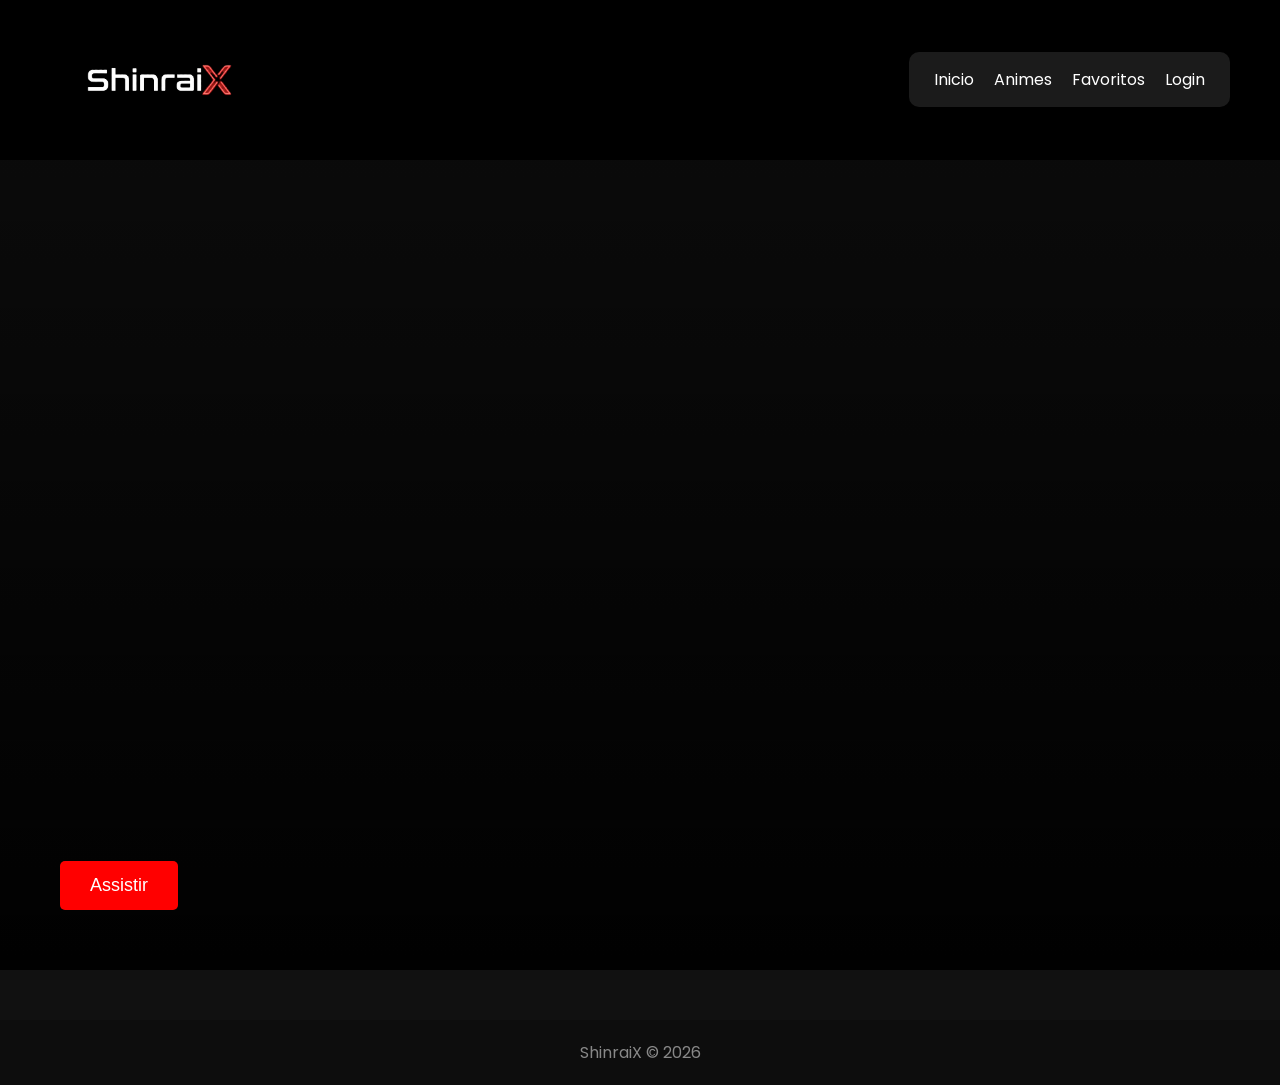
==== pages/anime.html @ 61e7e460 "v0.0.1 - estrutura inicial do ShinraiX" ====
<!DOCTYPE html>
<html>
<head>
    <title>Anime | ShinraiX</title>

    <link rel="stylesheet" href="../css/style.css">

    <script src="../js/script.js" defer></script>

    <link rel="preconnect" href="https://fonts.googleapis.com">
    <link rel="preconnect" href="https://fonts.gstatic.com" crossorigin>
    <link href="https://fonts.googleapis.com/css2?family=Poppins:wght@300;400;600;700&display=swap" rel="stylesheet">
</head>

<body>
    <header class="topo">
        <img src="../assets/img/logos/logo.png" alt="logo" class="logo">

        <nav>
            <a href="../index.html">Inicio</a>
            <a href="../pages/animes.html">Animes</a>
            <a href="../pages/favoritos.html">Favoritos</a>
            <a href="../pages/login.html">Login</a>
        </nav>

    </header>

    <section class="anime-detalhes">

        <div class="info">

            <h1 id="anime-titulo"></h1>

            <p id="anime-generos"></p>

            <p id="anime-descricao"></p>

            <button>Assistir</button>

        </div>


    </section>

    <footer>
        ShinraiX © 2026
    </footer>

    <script src="../js/anime.js" defer></script>
</body>
</html>
---- css/style.css ----
/* ==========RESET / GERAL========== */
* {
    margin: 0;
    padding: 0;
    box-sizing: border-box;
}

body{
    background-color: #111;
    color: white;
    font-family: Arial, Helvetica, sans-serif;
    font-family: 'Poppins', sans-serif;
}

/* ==========HEADER========== */
.topo{
    display: flex;
    justify-content: space-between;
    align-items: center;
    padding: 20px 50px;
    background-color: rgba(0,0,0,0.95);
    position: sticky;
    top: 0;
    z-index: 1000;
    flex-wrap: wrap;
}

.logo{
    width: 220px;
}

nav{
    display: flex;
    gap: 20px;
    background-color: #1b1b1b;
    padding: 15px 25px;
    border-radius: 10px;
}

nav a{
    color: white;
    text-decoration: none;
    transition: 0.3s;
}

nav a:hover{
    color: red;
}

.ativo{
    color: red;
}

/* ==========BANNER========== */
.banner{
    height: 500px;
    background-image: linear-gradient(to right, rgba(0,0,0,0.9), rgba(0,0,0,0.3)), url("../assets/img/banners/hxh-banner.jpg");
    background-size: cover;
    background-position: center;
    display: flex;
    align-items: center;
    padding: 60px;
    margin-bottom: 50px;
}

.banner-conteudo{
    max-width: 500px;
}

.banner h1{
    font-size: 60px;
    margin-bottom: 20px;
}

.banner p{
    font-size: 20px;
    margin-bottom: 20px;
    color: #ddd;
    line-height: 1.5;
}

.banner button{
    font-size: 18px;
    padding: 12px 30px;
}

/* ==========CATÁLOGO========== */
.catalogo{
    padding: 40px;
}

.catalogo h2{
    font-size: 32px;
    margin-bottom: 20px;
    padding-left: 20px;
}

.linha-animes{
    display: flex;
    gap: 30px;
    justify-content: flex-start;
    flex-wrap: wrap;
}

/* ==========CARDS========== */
.anime-card{
    width: 300px;
    background-color: #1b1b1b;
    border-radius: 10px;
    padding: 20px;
    transition: 0.3s;
    box-shadow: 0px 0px 15px rgba(0,0,0,0.5);

    /* ALINHAMENTO VERTICAL DO CONTEÚDO */
    display: flex;
    flex-direction: column;
}

.anime-card img{
    width: 100%;
    height: 100px;
    object-fit: cover;
    border-radius: 10px;
    margin-bottom: 15px;
    transition: 0.3s;
}

.anime-card h2{
    font-size: 20px;
    margin-bottom: 10px;
    color: #fff;
}

.anime-card .generos{
    color: #ff4444;
    font-size: 13px;
    margin-bottom: 12px;
    font-weight: bold;
}

.anime-card .descricao{
    color: #ccc;
    font-size: 14px;
    line-height: 1.4;
    margin-bottom: 15px;
    /* TEXTO FLEXÍVEL */
    flex-grow: 1;
}

.anime-card button{
    width: 100%;
    margin-top: 10px;
    padding: 12px;
    font-size: 14px;
    font-weight: bold;

}

.anime-card:hover{
    transform: translateY(-5px);
    box-shadow: 0px 0px 25px rgba(255,0,0,0.3);
}

.anime-card:hover img{
    transform: scale(1.05);
}

/* ==========PÁGINA DO ANIME========== */
.anime-detalhes{
    position: relative;
    min-height: 90vh;
    display: flex;
    align-items: end;
    padding: 60px;
    background-size: cover;
    background-position: center;
    background-repeat: no-repeat;
}

.anime-detalhes::before{
    content: "";
    position: absolute;
    inset: 0;
    background: linear-gradient(
        to top,
        rgba(0,0,0,0.95),
        rgba(0,0,0,0.4)
    );

}

.info{
    position: relative;
    z-index: 2;
    max-width: 600px;
}

.info h1{
    font-size: 60px;
    margin-bottom: 20px;
}

.info p{
    font-size: 18px;
    margin-bottom: 15px;
    line-height: 1.6;
    color: #ddd;
}

.info button{
    font-size: 18px;
    padding: 14px 30px;
}
/* ==========BOTÕES========== */
button{
    background-color: red;
    color: white;
    border: none;
    padding: 10px 20px;
    border-radius: 5px;
    cursor: pointer;
}
button:hover{
    background-color: darkred;
}

/* ==========FOOTER========== */
footer{
    background-color: #0d0d0d;
    text-align: center;
    padding: 20px;
    color: #888;
    margin-top: 50px;

}

/* ==========RESPONSIVIDADE========== */
@media (max-width: 768px) {
    .topo {
        flex-direction: column;
        gap: 15px;
        padding: 15px;
    }
    
    .banner {
        padding: 30px;
        height: auto;
        min-height: 400px;
    }
    
    .banner h1 {
        font-size: 40px;
    }
    
    .catalogo {
        padding: 20px;
    }
    
    .linha-animes {
        justify-content: center;
    }
    
    .anime-card {
        width: 260px;
    }
}
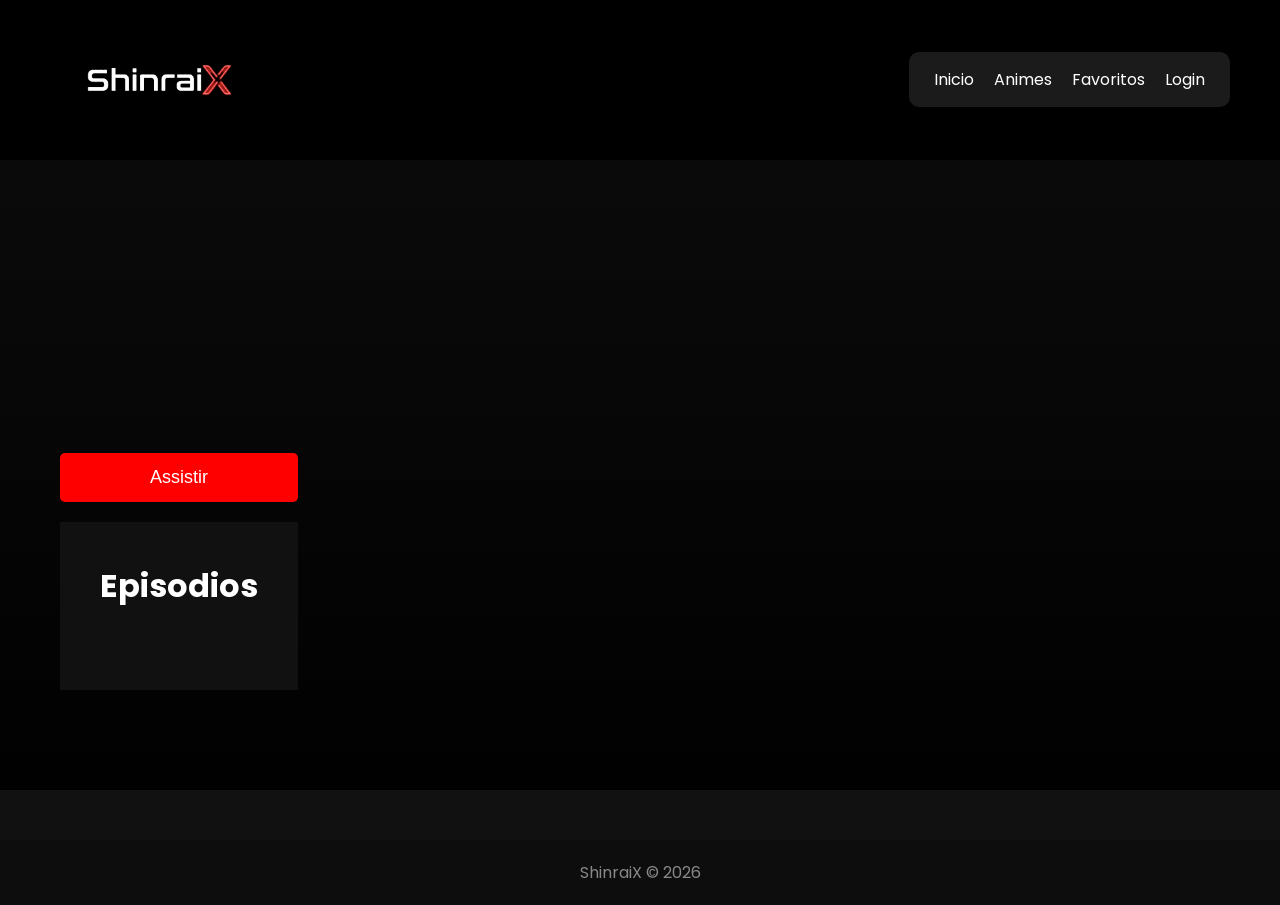
==== commit da2f8445: "v0.0.9 sistema de episodios iniciada" ====
--- a/pages/anime.html
+++ b/pages/anime.html
@@ -3,9 +3,13 @@
 <head>
     <title>Anime | ShinraiX</title>
 
+    <meta name="viewport" content="width=device-width, initial-scale=1.0">
+
     <link rel="stylesheet" href="../css/style.css">
 
     <script src="../js/script.js" defer></script>
+    <script src="../js/animes-data.js" defer></script>
+    <script src="../js/anime.js" defer></script>
 
     <link rel="preconnect" href="https://fonts.googleapis.com">
     <link rel="preconnect" href="https://fonts.gstatic.com" crossorigin>
@@ -25,6 +29,8 @@
 
     </header>
 
+    <main>
+
     <section class="anime-detalhes">
 
         <div class="info">
@@ -37,10 +43,20 @@
 
             <button>Assistir</button>
 
-        </div>
+        <section class="episodios">
+
+            <h2>Episodios</h2>
+            
+            <div class="episodios-lista">
+                
+            </div>
+            
+        </section>
 
 
     </section>
+
+    </main>
 
     <footer>
         ShinraiX © 2026
--- a/css/style.css
+++ b/css/style.css
@@ -11,6 +11,14 @@
     color: white;
     font-family: Arial, Helvetica, sans-serif;
     font-family: 'Poppins', sans-serif;
+
+    min-height: 100vh;
+    display: flex;
+    flex-direction: column;
+}
+
+main{
+    flex: 1;
 }
 
 /* ==========HEADER========== */
@@ -166,10 +174,56 @@
     transform: scale(1.05);
 }
 
+/* ==========EPISODIOS DOS ANIMES============*/
+
+.episodios{
+    padding: 40px;
+    background-color: #111;
+}
+
+.episodios h2{
+    font-size: 32px;
+    margin-bottom: 25px;
+}
+
+.episodios-lista{
+    display: flex;
+    flex-direction: column;
+    gap: 20px;
+    margin-top: 40px;
+}
+
+.episodio-card{
+    gap: 20px;
+    background-color: #1b1b1b;
+    padding: 20px;
+    border-radius: 10px;
+
+    display: flex;
+    justify-content: space-between;
+    align-items: center;
+
+    transition: 0.3s;
+}
+
+.episodio-card:hover{
+    background-color: #252525;
+}
+
+.episodio-card h3{
+    font-size: 22px;
+    margin-bottom: 8px;
+}
+
+.episodio-card p{
+    flex: 1;
+    color: #ccc;
+}
+
 /* ==========PÁGINA DO ANIME========== */
 .anime-detalhes{
     position: relative;
-    min-height: 90vh;
+    min-height: 70vh;
     display: flex;
     align-items: end;
     padding: 60px;
@@ -194,6 +248,12 @@
     position: relative;
     z-index: 2;
     max-width: 600px;
+
+    margin-bottom: 40px;
+
+    display: flex;
+    flex-direction: column;
+    gap: 20px;
 }
 
 .info h1{
@@ -235,6 +295,69 @@
 
 }
 
+/* ==========LOGIN========== */
+.login-container{
+    min-height: 80vh;
+    display: flex;
+    justify-content: center;
+    align-items: center;
+
+    background: 
+    linear-gradient(rgba(0,0,0,0.8), rgba(0,0,0,0.8)),
+    url("../assets/img/banners/hxh-banner.jpg");
+
+    background-size: cover;
+    background-position: center;
+}
+
+.login-box{
+    width: 100%;
+    max-width: 400px;
+    background: rgba(20,20,20,0.85);
+    backdrop-filter: blur(10px);
+    padding: 40px;
+    border-radius: 15px;
+    display: flex;
+    flex-direction: column;
+    gap: 20px;
+    box-shadow: 0 0 30px rgba(0,0,0,0.6);
+}
+
+.login-box h1{
+    text-align: center;
+    font-size: 30px;
+}
+
+.login-box input{
+    padding: 14px;
+    border: none;
+    border-radius: 8px;
+    background-color: #2a2a2a;
+    color: white;
+    font-size: 16px;
+}
+
+.login-box input:focus{
+    outline: 2px solid red;
+}
+
+.login-box button{
+    padding: 14px;
+    font-size: 16px;
+    font-weight: bold;
+}
+
+.login-texto{
+    text-align: center;
+    color: #aaa;
+    font-size: 14px;
+}
+
+.login-texto a{
+    color: red;
+    text-decoration: none;
+}
+
 /* ==========RESPONSIVIDADE========== */
 @media (max-width: 768px) {
     .topo {
@@ -244,15 +367,30 @@
     }
     
     .banner {
-        padding: 30px;
+        padding: 20px;
         height: auto;
-        min-height: 400px;
+        min-height: 350px;
     }
     
     .banner h1 {
-        font-size: 40px;
+        font-size: 32px;
     }
     
+    .banner p{
+        font-size: 16px;
+
+    }
+
+    nav{
+    width: 100%;
+    justify-content: center;
+    flex-wrap: wrap;
+    }
+
+    nav a{
+    font-size: 16px;
+    }
+
     .catalogo {
         padding: 20px;
     }
@@ -262,6 +400,23 @@
     }
     
     .anime-card {
-        width: 260px;
+        width: 100%;
+        max-width: 320px;
+    }
+
+    .anime-card h2{
+    font-size: 18px;
+    }
+
+    .anime-card .descricao{
+    font-size: 15px;
+    }
+
+    .info h1{
+        font-size: 36px;
+    }
+
+    .info p{
+        font-size: 16px;
     }
 }
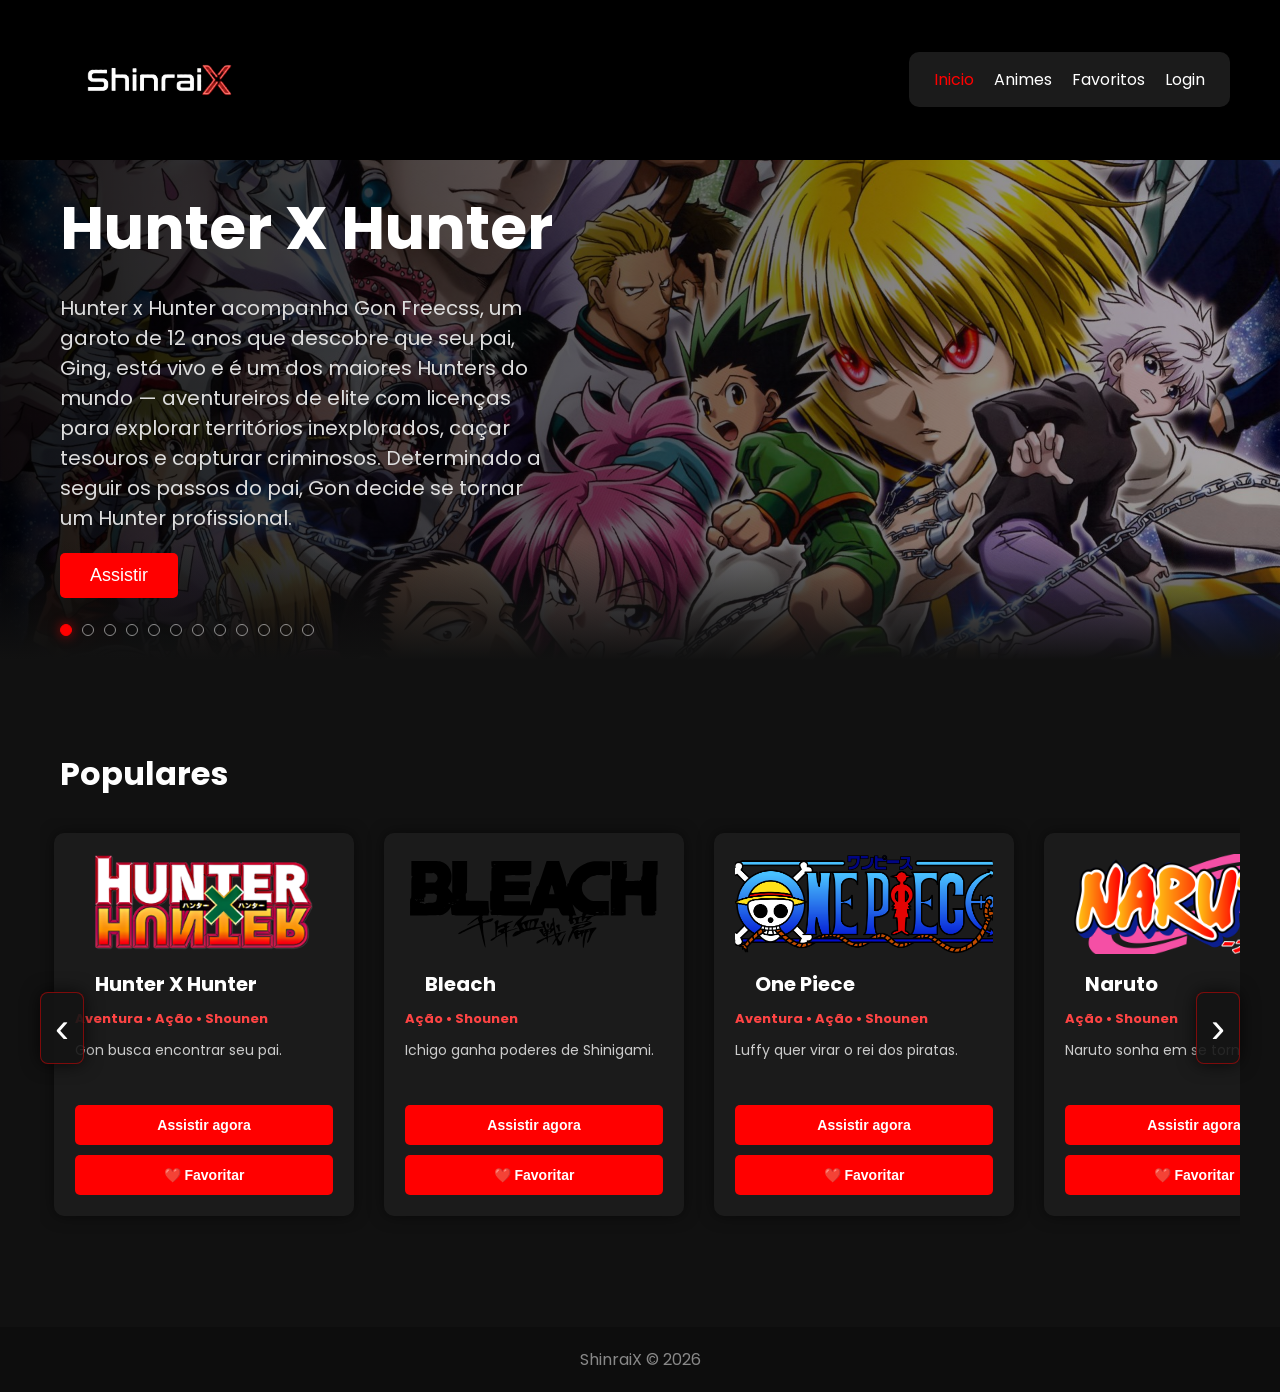
==== commit 0ecd8d33: "v0.2.7 - Refina página do anime" ====
--- a/pages/anime.html
+++ b/pages/anime.html
@@ -1,15 +1,16 @@
 <!DOCTYPE html>
-<html>
+<html lang="pt-BR">
 <head>
     <title>Anime | ShinraiX</title>
 
     <meta name="viewport" content="width=device-width, initial-scale=1.0">
-
+    <meta charset="UTF-8">
     <link rel="stylesheet" href="../css/style.css">
 
-    <script src="../js/script.js" defer></script>
-    <script src="../js/animes-data.js" defer></script>
-    <script src="../js/anime.js" defer></script>
+    <script src="../js/script.js"defer></script>
+    <script src="../js/storage.js"defer></script>
+    <script src="../js/animes-data.js"defer></script>
+    <script src="../js/anime.js"defer></script>
 
     <link rel="preconnect" href="https://fonts.googleapis.com">
     <link rel="preconnect" href="https://fonts.gstatic.com" crossorigin>
@@ -29,32 +30,45 @@
 
     </header>
 
-    <main>
+    <main class="anime-page">
 
-    <section class="anime-detalhes">
+        <section class="anime-detalhes">
 
-        <div class="info">
+            <div class="info anime-hero-info">
 
-            <h1 id="anime-titulo"></h1>
+                <h1 id="anime-titulo"></h1>
 
-            <p id="anime-generos"></p>
+                <p id="anime-generos" class="anime-generos"></p>
 
-            <p id="anime-descricao"></p>
+                <p id="anime-descricao" class="anime-descricao"></p>
 
-            <button>Assistir</button>
+                <div class="anime-meta">
+                    <span id="anime-total-episodios"></span>
+                </div>
+
+                <a id="anime-assistir" class="btn-assistir-principal">
+                    Assistir
+                </a>
+
+            </div>
+
+        </section>
+
+        <section class="anime-sobre">
+
+            <h2>Sobre o anime</h2>
+
+            <p id="anime-sinopse-completa"></p>
+
+        </section>
 
         <section class="episodios">
 
-            <h2>Episodios</h2>
-            
-            <div class="episodios-lista">
-                
-            </div>
-            
+            <h2>Episódios</h2>
+
+            <div class="episodios-lista"></div>
+
         </section>
-
-
-    </section>
 
     </main>
 
@@ -62,6 +76,5 @@
         ShinraiX © 2026
     </footer>
 
-    <script src="../js/anime.js" defer></script>
 </body>
-</html>+</html>
--- a/css/style.css
+++ b/css/style.css
@@ -70,15 +70,48 @@
     align-items: center;
     padding: 60px;
     margin-bottom: 50px;
+    position: relative;
+    overflow: hidden;
+    transition: opacity 0.4s ease;
+}
+
+.banner.fade-out{
+    opacity: 0.85;
+}
+
+.banner::after{
+    content: "";
+    position: absolute;
+    left: 0;
+    bottom: 0;
+    width: 100%;
+    height: 120px;
+    pointer-events: none;
+    z-index: 1;
+    background: linear-gradient(
+        to bottom,
+        transparent,
+        #111
+    );
 }
 
 .banner-conteudo{
     max-width: 500px;
+    position: relative;
+    z-index: 2;
+    transition: opacity 0.4s ease, transform 0.4s ease;
+}
+
+.banner-conteudo.fade-out{
+    opacity: 0;
+    transform: translateY(10px);
 }
 
 .banner h1{
     font-size: 60px;
     margin-bottom: 20px;
+    position: relative;
+    z-index: 2;
 }
 
 .banner p{
@@ -93,6 +126,35 @@
     padding: 12px 30px;
 }
 
+.banner-indicadores{
+    display: flex;
+    gap: 10px;
+    align-items: center;
+    margin-top: 26px;
+    position: relative;
+    z-index: 2;
+}
+
+.banner .banner-indicador{
+    width: 12px;
+    height: 12px;
+    padding: 0;
+    border: 1px solid rgba(255, 255, 255, 0.7);
+    border-radius: 50%;
+    background: transparent;
+    cursor: pointer;
+    opacity: 0.75;
+    transition: 0.3s ease;
+}
+
+.banner .banner-indicador:hover,
+.banner .banner-indicador.ativo{
+    border-color: red;
+    background: red;
+    box-shadow: 0 0 12px rgba(255, 0, 0, 0.6);
+    opacity: 1;
+}
+
 /* ==========CATÁLOGO========== */
 .catalogo{
     padding: 40px;
@@ -104,11 +166,149 @@
     padding-left: 20px;
 }
 
+.carrossel-home{
+    position: relative;
+}
+
 .linha-animes{
     display: flex;
     gap: 30px;
     justify-content: flex-start;
+    overflow-x: hidden;
+    flex-wrap: nowrap;
+    scroll-behavior: smooth;
+    padding: 20px 58px 16px;
+    scrollbar-width: none;
+}
+
+.catalogo-animes{
+    display: flex;
+    gap: 30px;
     flex-wrap: wrap;
+    justify-content: center;
+}
+
+.linha-animes::-webkit-scrollbar{
+    display: none;
+}
+
+.carrossel-btn{
+    width: 44px;
+    height: 72px;
+    position: absolute;
+    top: 50%;
+    z-index: 5;
+    display: flex;
+    align-items: center;
+    justify-content: center;
+    padding: 0;
+    border: 1px solid rgba(255, 0, 0, 0.45);
+    border-radius: 8px;
+    background-color: rgba(20, 20, 20, 0.9);
+    color: white;
+    font-size: 42px;
+    line-height: 1;
+    box-shadow: 0 0 18px rgba(0, 0, 0, 0.7);
+    transform: translateY(-50%);
+}
+
+.carrossel-btn:hover{
+    background-color: red;
+    box-shadow: 0 0 20px rgba(255, 0, 0, 0.55);
+    transform: translateY(-50%) scale(1.03);
+}
+
+.carrossel-btn-esquerda{
+    left: 0;
+}
+
+.carrossel-btn-direita{
+    right: 0;
+}
+
+/* ==========CONTINUAR========== */
+.oculto{
+    display: none;
+}
+
+.continuar-assistindo{
+    padding: 40px;
+}
+
+.continuar-assistindo h2{
+    color: white;
+    margin-bottom: 20px;
+}
+
+.continuar-card{
+    display: flex;
+    gap: 20px;
+    align-items: center;
+    background-color: #1a1a1a;
+    border-radius: 12px;
+    padding: 20px;
+    max-width: 600px;
+}
+
+.continuar-info{
+    display: flex;
+    flex-direction: column;
+    gap: 8px;
+}
+
+.continuar-card img{
+    width: 120px;
+    border-radius: 8px;
+}
+
+.continuar-card h3{
+    color: white;
+    margin-bottom: 8px;
+}
+
+.continuar-card p{
+    color: #ccc;
+    margin-bottom: 12px;
+}
+
+.continuar-card a{
+    display: inline-block;
+    background-color: #c1121f;
+    color: white;
+    padding: 10px 16px;
+    border-radius: 8px;
+    text-decoration: none;
+}
+
+.tempo-continuar{
+    color: #ff3b3b;
+    font-size: 14px;
+    margin-bottom: 12px;
+}
+
+.barra-progresso{
+    width: 220px;
+    height: 6px;
+    background-color: #333;
+    border-radius: 999px;
+    overflow: hidden;
+}
+
+.barra-progresso-preenchida{
+    height: 100%;
+    background-color: #e50914;
+    border-radius: 999px;
+}
+
+.btn-continuar{
+    width: fit-content;
+    display: inline-block;
+    background-color: #c1121f;
+    color: white;
+    padding: 10px 16px;
+    border-radius: 8px;
+    text-decoration: none;
+    margin-top: 4px;
 }
 
 /* ==========CARDS========== */
@@ -119,10 +319,13 @@
     padding: 20px;
     transition: 0.3s;
     box-shadow: 0px 0px 15px rgba(0,0,0,0.5);
+    transform: translateY(-5px);
+    border: 1px solid transparent;
 
     /* ALINHAMENTO VERTICAL DO CONTEÚDO */
     display: flex;
     flex-direction: column;
+    flex-shrink: 0;
 }
 
 .anime-card img{
@@ -168,6 +371,7 @@
 .anime-card:hover{
     transform: translateY(-5px);
     box-shadow: 0px 0px 25px rgba(255,0,0,0.3);
+    border: 1px solid rgba(255,0,0,0.4);
 }
 
 .anime-card:hover img{
@@ -220,13 +424,20 @@
     color: #ccc;
 }
 
-/* ==========PÁGINA DO ANIME========== */
+/* =========================
+   PÁGINA DO ANIME
+========================= */
+
+.anime-page{
+    background-color: #111;
+}
+
 .anime-detalhes{
     position: relative;
-    min-height: 70vh;
-    display: flex;
-    align-items: end;
-    padding: 60px;
+    min-height: 520px;
+    display: flex;
+    align-items: flex-end;
+    padding: 80px 60px;
     background-size: cover;
     background-position: center;
     background-repeat: no-repeat;
@@ -239,39 +450,149 @@
     background: linear-gradient(
         to top,
         rgba(0,0,0,0.95),
-        rgba(0,0,0,0.4)
+        rgba(0,0,0,0.35)
     );
-
-}
-
-.info{
+}
+
+.anime-hero-info{
     position: relative;
     z-index: 2;
-    max-width: 600px;
-
-    margin-bottom: 40px;
-
+    max-width: 650px;
+}
+
+.anime-label{
+    color: #e50914;
+    font-weight: 700;
+    text-transform: uppercase;
+    letter-spacing: 1px;
+    margin-bottom: 8px;
+}
+
+.anime-hero-info h1{
+    color: white;
+    font-size: 48px;
+    margin-bottom: 12px;
+}
+
+.anime-generos{
+    color: #ddd;
+    font-size: 16px;
+    margin-bottom: 16px;
+}
+
+.anime-descricao{
+    color: #eee;
+    line-height: 1.6;
+    margin-bottom: 18px;
+}
+
+.anime-meta{
+    color: #bbb;
+    margin-bottom: 20px;
+}
+
+.btn-assistir-principal{
+    display: inline-block;
+    background-color: #e50914;
+    color: white;
+    padding: 14px 28px;
+    border-radius: 8px;
+    text-decoration: none;
+    font-weight: 700;
+}
+
+.anime-sobre{
+    padding: 40px 60px 20px 60px;
+    max-width: 900px;
+}
+
+.anime-sobre h2,
+.episodios h2{
+    color: white;
+    margin-bottom: 16px;
+}
+
+.anime-sobre p{
+    color: #ccc;
+    line-height: 1.7;
+}
+
+.episodios{
+    padding: 40px 60px;
+}
+
+.episodios-lista{
     display: flex;
     flex-direction: column;
+    gap: 16px;
+}
+
+.episodio-card{
+    display: grid;
+    grid-template-columns: 160px 1fr auto;
     gap: 20px;
-}
-
-.info h1{
-    font-size: 60px;
-    margin-bottom: 20px;
-}
-
-.info p{
-    font-size: 18px;
-    margin-bottom: 15px;
-    line-height: 1.6;
-    color: #ddd;
-}
-
-.info button{
-    font-size: 18px;
-    padding: 14px 30px;
-}
+    align-items: center;
+    background-color: #1b1b1b;
+    border-radius: 12px;
+    padding: 16px;
+}
+
+.episodio-thumb{
+    width: 160px;
+    height: 90px;
+    object-fit: contain;
+    background-color: #111;
+    border-radius: 8px;
+}
+
+.episodio-numero{
+    color: #e50914;
+    font-weight: 700;
+}
+
+.episodio-info h3{
+    color: white;
+    margin: 6px 0;
+}
+
+.episodio-info p{
+    color: #aaa;
+}
+
+/* ==========BUSCA========== */
+
+.busca-container{
+    margin-bottom: 30px;
+    display: flex;
+    justify-content: center;
+}
+
+#busca-anime{
+    width: 100%;
+    max-width: 500px;
+    padding: 14px 20px;
+
+    border: none;
+    border-radius: 10px;
+
+    background-color: #1b1b1b;
+    color: white;
+
+    font-size: 16px;
+}
+
+#busca-anime:focus{
+    outline: 2px solid red;
+}
+
+.nenhum-anime{
+    width: 100%;
+    text-align: center;
+    font-size: 22px;
+    color: #999;
+    margin-top: 40px;
+}
+
 /* ==========BOTÕES========== */
 button{
     background-color: red;
@@ -280,11 +601,178 @@
     padding: 10px 20px;
     border-radius: 5px;
     cursor: pointer;
+    transition: 0.3s;
 }
 button:hover{
     background-color: darkred;
-}
-
+    transform: scale(1.03);
+}
+
+.favoritados{
+    background-color: #1db954;
+}
+
+.favoritados:hover{
+    background-color: #169c46;
+}
+
+button:disabled{
+    background-color: #555;
+    cursor: not-allowed;
+    opacity: 0.6;
+}
+
+/* ==========PLAYER========== */
+.player-page{
+    width: min(1600px, 100%);
+    margin: 0 auto;
+    padding: 24px 32px 40px;
+    display: grid;
+    grid-template-columns: minmax(0, 1fr) auto;
+    align-content: start;
+    align-items: center;
+    gap: 0 24px;
+}
+
+.player-page .player-info{
+    grid-column: 1 / -1;
+    min-width: 0;
+    width: 100%;
+    display: flex;
+    flex-direction: column;
+    gap: 6px;
+    padding: 0 0 18px 16px;
+    border-left: 3px solid #e50914;
+    overflow-wrap: anywhere;
+}
+
+.player-page .player-info h1{
+    color: #fff;
+    font-size: 28px;
+    line-height: 1.25;
+}
+
+.player-page .player-info h2{
+    color: #b5b5b5;
+    font-size: 16px;
+    line-height: 1.5;
+    font-weight: 400;
+}
+
+.player-page video{
+    grid-column: 1 / -1;
+    min-width: 0;
+    width: 100%;
+    max-height: 78vh;
+    max-height: 78svh;
+    aspect-ratio: 16 / 9;
+    object-fit: contain;
+    display: block;
+    border: 1px solid rgba(255, 255, 255, 0.08);
+    border-radius: 8px;
+    background-color: #000;
+    box-shadow: 0 16px 48px rgba(0, 0, 0, 0.45);
+}
+
+.player-page .player-controles{
+    grid-column: 2;
+    grid-row: 3;
+    width: 100%;
+    display: flex;
+    justify-content: center;
+    gap: 12px;
+    flex-wrap: wrap;
+    margin-top: 20px;
+}
+
+.player-page .player-controles button{
+    min-height: 48px;
+    min-width: 180px;
+    padding: 12px 20px;
+    border: 1px solid #383838;
+    border-radius: 6px;
+    font-family: inherit;
+    font-size: 14px;
+    line-height: 1.5;
+    font-weight: bold;
+    letter-spacing: 0;
+    background: #202020;
+    transition: background-color 0.2s, border-color 0.2s, color 0.2s;
+}
+
+.player-page #btn-proximo{
+    background: #e50914;
+    border-color: #e50914;
+}
+
+.player-page .player-controles button:hover{
+    background: #303030;
+    border-color: #666;
+    transform: none;
+}
+
+.player-page #btn-proximo:hover{
+    background: #ff202b;
+    border-color: #ff202b;
+}
+
+.player-page .player-controles button:disabled,
+.player-page .player-controles button:disabled:hover,
+.player-page #btn-proximo:disabled,
+.player-page #btn-proximo:disabled:hover{
+    background: #191919;
+    color: #888;
+    border-color: #292929;
+    opacity: 1;
+    box-shadow: none;
+    transform: none;
+}
+
+.player-page #voltar-anime{
+    grid-column: 1;
+    grid-row: 3;
+    justify-self: start;
+    min-width: 0;
+    padding: 12px 0;
+    margin-top: 20px;
+    color: #b5b5b5;
+    text-decoration: none;
+    font-size: 14px;
+    line-height: 1.6;
+    overflow-wrap: anywhere;
+    transition: color 0.2s;
+}
+
+.player-page #voltar-anime:hover{
+    color: #ff4444;
+}
+
+.player-page button:focus-visible,
+.player-page #voltar-anime:focus-visible{
+    outline: 2px solid #fff;
+    outline-offset: 4px;
+}
+
+.player-detalhes{
+    max-width: 1100px;
+    margin: 24px auto 20px auto;
+    padding: 20px;
+    background-color: #181818;
+    border-left: 4px solid #e50914;
+    border-radius: 10px;
+}
+
+.player-detalhes h3{
+    color: white;
+    font-size: 20px;
+    margin-bottom: 12px;
+}
+
+.player-detalhes p{
+    color: #ccc;
+    line-height: 1.6;
+    font-size: 15px;
+}
 /* ==========FOOTER========== */
 footer{
     background-color: #0d0d0d;
@@ -381,6 +869,10 @@
 
     }
 
+    .banner-indicadores{
+        margin-top: 20px;
+    }
+
     nav{
     width: 100%;
     justify-content: center;
@@ -395,28 +887,157 @@
         padding: 20px;
     }
     
-    .linha-animes {
-        justify-content: center;
-    }
-    
-    .anime-card {
+    .linha-animes{
+        justify-content: flex-start;
+        flex-wrap: nowrap;
+        overflow-x: hidden;
+        gap: 16px;
+        padding: 20px 44px 15px;
+        scroll-snap-type: x mandatory;
+    }
+
+    .carrossel-btn{
+        width: 36px;
+        height: 58px;
+        font-size: 34px;
+    }
+
+    .linha-animes .anime-card{
+        width: 260px;
+        min-width: 260px;
+        max-width: 260px;
+        flex-shrink: 0;
+        scroll-snap-align: start;
+    }
+
+    .catalogo-animes .anime-card{
         width: 100%;
         max-width: 320px;
     }
 
     .anime-card h2{
-    font-size: 18px;
+        font-size: 18px;
     }
 
     .anime-card .descricao{
+        font-size: 15px;
+    }
+
+    .anime-detalhes{
+    min-height: 520px;
+    padding: 120px 24px 40px 24px;
+    align-items: flex-end;
+    }
+
+    .anime-hero-info h1{
+    font-size: 34px;
+    }
+
+    .anime-generos{
     font-size: 15px;
     }
 
-    .info h1{
-        font-size: 36px;
-    }
-
-    .info p{
-        font-size: 16px;
-    }
-}+    .anime-descricao{
+    font-size: 15px;
+    }
+
+    .btn-assistir-principal{
+    width: 100%;
+    text-align: center;
+    }
+
+    .anime-sobre{
+    padding: 32px 24px 10px 24px;
+    }
+
+    .episodios{
+    padding: 32px 24px;
+    }
+
+    .episodio-card{
+    grid-template-columns: 96px 1fr;
+    gap: 14px;
+    align-items: center;
+    }
+
+    .episodio-thumb{
+    width: 96px;
+    height: 64px;
+    }
+
+    .episodio-info h3{
+    font-size: 16px;
+    }
+
+    .episodio-info p{
+    font-size: 13px;
+    }
+
+    .episodio-card a{
+    grid-column: 1 / -1;
+    }
+
+    .episodio-card button{
+    width: 100%;
+    }
+
+    .player-page{
+        grid-template-columns: minmax(0, 1fr);
+        padding: 20px 12px 28px;
+        gap: 0;
+    }
+
+    .player-page .player-info{
+        padding-left: 12px;
+    }
+
+    .player-page .player-info h1{
+        font-size: 22px;
+    }
+
+    .player-page .player-info h2{
+        font-size: 14px;
+    }
+
+    .player-page video{
+        border-radius: 6px;
+    }
+
+    .player-page .player-controles{
+        grid-column: 1;
+        flex-direction: column;
+        gap: 10px;
+    }
+
+    .player-page .player-controles button{
+        width: 100%;
+        min-width: 0;
+    }
+
+    .player-page #voltar-anime{
+        grid-row: 4;
+        width: 100%;
+        text-align: center;
+        margin-top: 12px;
+    }
+
+@media (max-width: 600px){
+
+    .player-detalhes{
+        margin-top: 20px;
+        padding: 16px;
+        border-left: 3px solid #e50914;
+    }
+
+    .player-detalhes h3{
+        font-size: 18px;
+    }
+
+    .player-detalhes p{
+        font-size: 14px;
+        line-height: 1.5;
+    }
+
+}
+
+}
